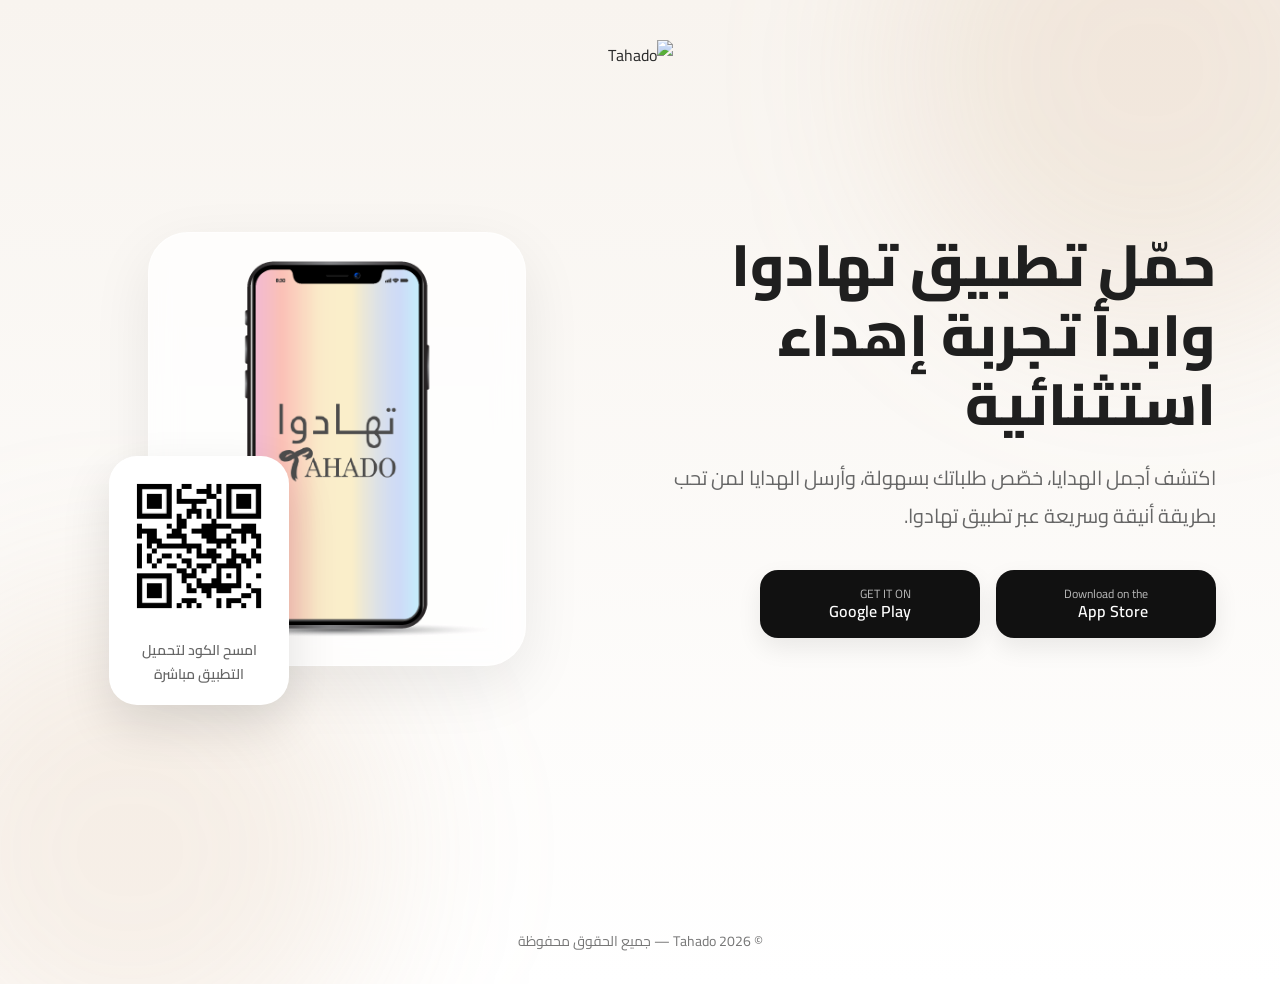
==== app.html @ 70144f0f "edit edit" ====
<!DOCTYPE html>
<html lang="ar" dir="rtl">
<head>
  <meta charset="UTF-8" />
  <meta name="viewport" content="width=device-width, initial-scale=1.0" />
  <title>تحميل تطبيق تهادوا</title>

  <link rel="preconnect" href="https://fonts.googleapis.com">
  <link rel="preconnect" href="https://fonts.gstatic.com" crossorigin>
  <link href="https://fonts.googleapis.com/css2?family=Cairo:wght@300;400;600;700;800&display=swap" rel="stylesheet">
  <link rel="icon" type="image/x-icon" href="assets/fav.png">

  <style>
    * {
      margin: 0;
      padding: 0;
      box-sizing: border-box;
    }

    body {
      font-family: 'Cairo', sans-serif;
      background: linear-gradient(180deg, #f8f4ef 0%, #ffffff 100%);
      color: #2b2b2b;
      min-height: 100vh;
      overflow-x: hidden;
    }

    .bg-blur {
      position: fixed;
      width: 500px;
      height: 500px;
      background: rgba(198, 155, 109, 0.15);
      border-radius: 50%;
      filter: blur(90px);
      z-index: -1;
    }

    .bg1 {
      top: -180px;
      right: -120px;
    }

    .bg2 {
      bottom: -200px;
      left: -120px;
    }

    .container {
      width: 100%;
      max-width: 1200px;
      margin: auto;
      padding: 40px 24px;
    }

    header {
      display: flex;
      justify-content: center;
      align-items: center;
      margin-bottom: 60px;
    }

    .logo {
      height: 70px;
      object-fit: contain;
    }

    .hero {
      display: grid;
      grid-template-columns: repeat(auto-fit, minmax(320px, 1fr));
      gap: 60px;
      align-items: center;
    }

    .content h1 {
      font-size: 58px;
      line-height: 1.2;
      margin-bottom: 20px;
      font-weight: 800;
      color: #1f1f1f;
    }

    .content p {
      font-size: 20px;
      color: #666;
      line-height: 1.9;
      margin-bottom: 35px;
    }

    .buttons {
      display: flex;
      flex-wrap: wrap;
      gap: 16px;
      margin-bottom: 30px;
    }

    .store-btn {
      background: #111;
      color: white;
      text-decoration: none;
      padding: 16px 28px;
      border-radius: 18px;
      display: flex;
      align-items: center;
      gap: 12px;
      transition: 0.3s ease;
      font-size: 16px;
      font-weight: 600;
      min-width: 220px;
      justify-content: center;
      box-shadow: 0 10px 25px rgba(0,0,0,0.08);
    }

    .store-btn:hover {
      transform: translateY(-4px);
      background: linear-gradient(135deg, rgba(234,122,168,.92), rgba(130,170,244,.70))
    }

    .store-btn span {
      display: flex;
      flex-direction: column;
      line-height: 1.3;
    }

    .store-btn small {
      font-size: 12px;
      opacity: 0.7;
      font-weight: 400;
    }

    .phone-wrapper {
      position: relative;
      display: flex;
      justify-content: center;
      align-items: center;
    }

    .phone-card {
      background: rgba(255,255,255,0.75);
      backdrop-filter: blur(14px);
      border: 1px solid rgba(255,255,255,0.5);
      border-radius: 40px;
      padding: 28px;
      box-shadow: 0 20px 60px rgba(0,0,0,0.08);
      position: relative;
    }

    .phone-image {
      width: 320px;
      max-width: 100%;
      border-radius: 28px;
      display: block;
    }

    .qr-box {
      position: absolute;
      bottom: -40px;
      left: -40px;
      background: white;
      padding: 18px;
      border-radius: 28px;
      box-shadow: 0 20px 50px rgba(0,0,0,0.12);
      text-align: center;
      width: 180px;
    }

    .qr-box img {
      width: 100%;
      border-radius: 14px;
      margin-bottom: 12px;
    }

    .qr-box p {
      font-size: 14px;
      color: #666;
      line-height: 1.7;
      font-weight: 600;
    }

    .features {
      margin-top: 140px;
      display: grid;
      grid-template-columns: repeat(auto-fit, minmax(250px, 1fr));
      gap: 24px;
    }

    .feature-card {
      background: rgba(255,255,255,0.75);
      backdrop-filter: blur(10px);
      border-radius: 28px;
      padding: 30px;
      border: 1px solid rgba(255,255,255,0.5);
      box-shadow: 0 12px 40px rgba(0,0,0,0.05);
      transition: 0.3s ease;
    }

    .feature-card:hover {
      transform: translateY(-6px);
    }

    .feature-icon {
      width: 60px;
      height: 60px;
      background: rgba(198, 155, 109, 0.15);
      color: #c69b6d;
      border-radius: 18px;
      display: flex;
      align-items: center;
      justify-content: center;
      font-size: 28px;
      margin-bottom: 18px;
    }

    .feature-card h3 {
      font-size: 22px;
      margin-bottom: 10px;
    }

    .feature-card p {
      color: #666;
      line-height: 1.8;
      font-size: 15px;
    }

    footer {
      text-align: center;
      margin-top: 80px;
      padding-bottom: 30px;
      color: #777;
      font-size: 14px;
    }

    @media (max-width: 768px) {
      .content {
        text-align: center;
      }

      .content h1 {
        font-size: 42px;
      }

      .content p {
        font-size: 18px;
      }

      .buttons {
        justify-content: center;
      }

      .qr-box {
        position: relative;
        left: auto;
        bottom: auto;
        margin: 20px auto 0;
      }

      .features {
        margin-top: 80px;
      }
    }
  </style>
</head>
<body>

  <div class="bg-blur bg1"></div>
  <div class="bg-blur bg2"></div>

  <div class="container">

    <header>
      <!-- ضع شعار تهادوا هنا -->
      <img src="assets/logo.png" alt="Tahado" class="logo">
    </header>
<br><br>
    <section class="hero">

      <div class="content">
        <h1>
          حمّل تطبيق تهادوا<br>
          وابدأ تجربة إهداء استثنائية
        </h1>

        <p>
          اكتشف أجمل الهدايا، خصّص طلباتك بسهولة، وأرسل الهدايا لمن تحب بطريقة أنيقة وسريعة عبر تطبيق تهادوا.
        </p>

        <div class="buttons">

          <a href="https://apps.apple.com/us/app/6742783552" class="store-btn">
            <span>
              <small>Download on the</small>
              App Store
            </span>
          </a>

          <a href="https://play.google.com/store/apps/details?id=com.masader.tahaddoo" class="store-btn">
            <span>
              <small>GET IT ON</small>
              Google Play
            </span>
          </a>

        </div>

      </div>

      <div class="phone-wrapper">

        <div class="phone-card">
          <!-- صورة التطبيق -->
          <img src="assets/phone1.png" class="phone-image" alt="Tahado App">

          <div class="qr-box">
            <!-- ارفع صورة الـ QR بنفس الاسم -->
            <img src="assets/qr-code.png" alt="QR Code">
            <p>
              امسح الكود لتحميل التطبيق مباشرة
            </p>
          </div>

        </div>

      </div>

    </section>

    <section class="features">

  
        <p>
        </p>
      </div>


        </p>
      </div>

    </section>

    <footer>
      © 2026 Tahado — جميع الحقوق محفوظة
    </footer>

  </div>

</body>
</html>
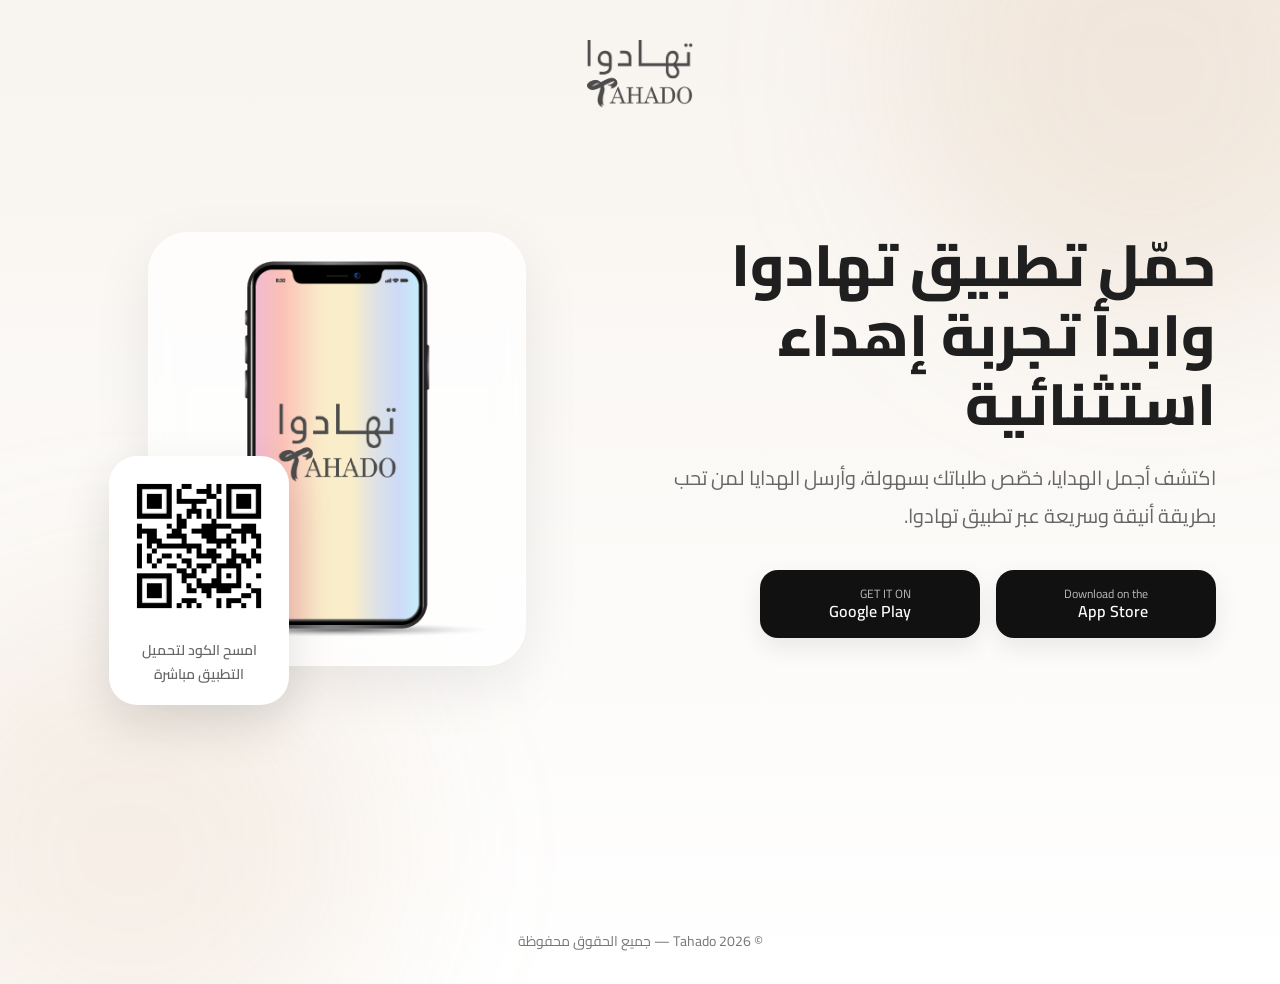
==== commit 6e2e3d23: "edit edit" ====
--- a/app.html
+++ b/app.html
@@ -268,7 +268,7 @@
 
     <header>
       <!-- ضع شعار تهادوا هنا -->
-      <img src="assets/logo.png" alt="Tahado" class="logo">
+      <img src="assets/Logo.png" alt="Tahado" class="logo">
     </header>
 <br><br>
     <section class="hero">
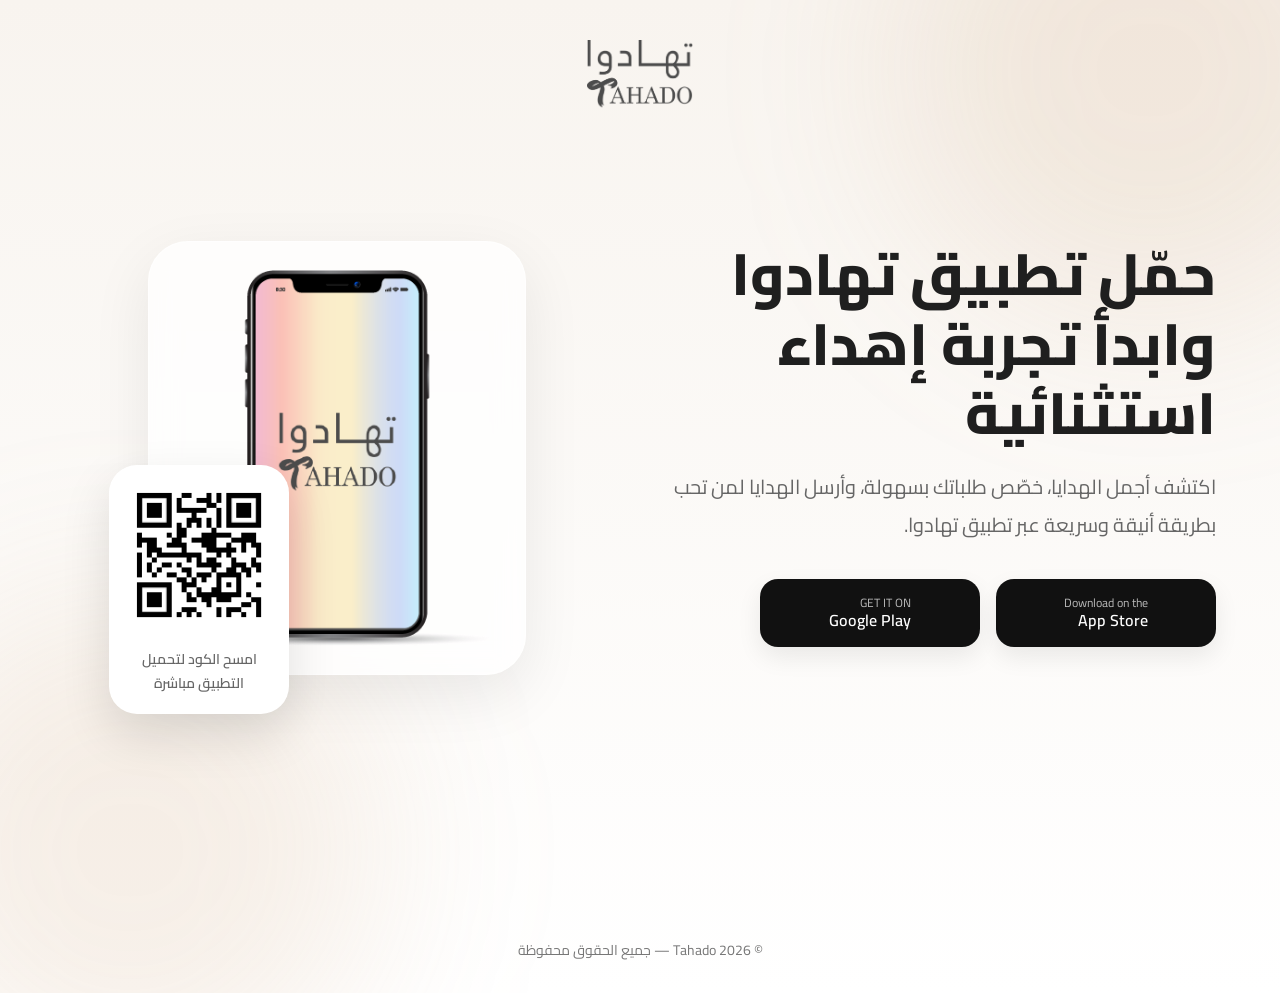
==== commit 18ca612a: "Update app.html" ====
--- a/app.html
+++ b/app.html
@@ -266,10 +266,11 @@
 
   <div class="container">
 
-    <header>
-      <!-- ضع شعار تهادوا هنا -->
-      <img src="assets/Logo.png" alt="Tahado" class="logo">
-    </header>
+   <header>
+  <a href="https://tahado.sa" target="_blank" rel="noopener noreferrer">
+    <img src="assets/Logo.png" alt="Tahado" class="logo">
+  </a>
+</header>
 <br><br>
     <section class="hero">
 
@@ -306,11 +307,9 @@
       <div class="phone-wrapper">
 
         <div class="phone-card">
-          <!-- صورة التطبيق -->
           <img src="assets/phone1.png" class="phone-image" alt="Tahado App">
 
           <div class="qr-box">
-            <!-- ارفع صورة الـ QR بنفس الاسم -->
             <img src="assets/qr-code.png" alt="QR Code">
             <p>
               امسح الكود لتحميل التطبيق مباشرة
